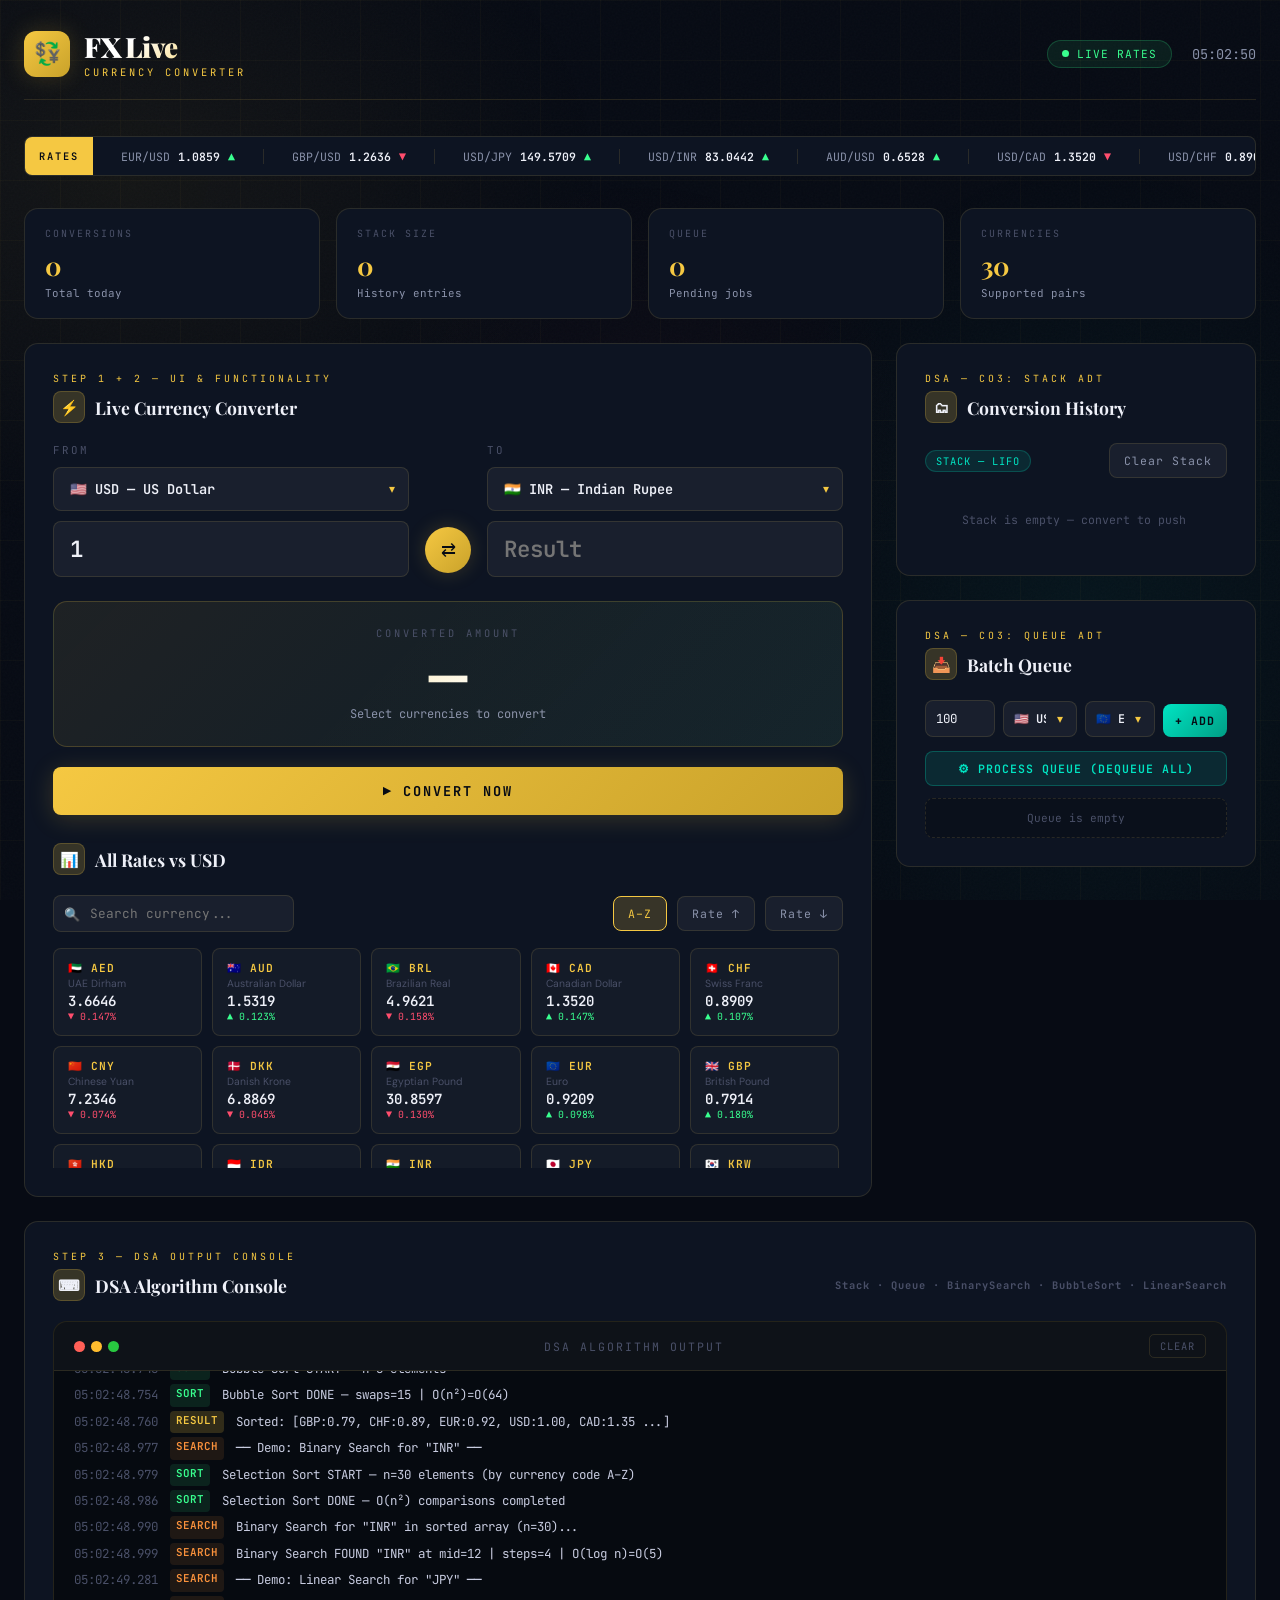
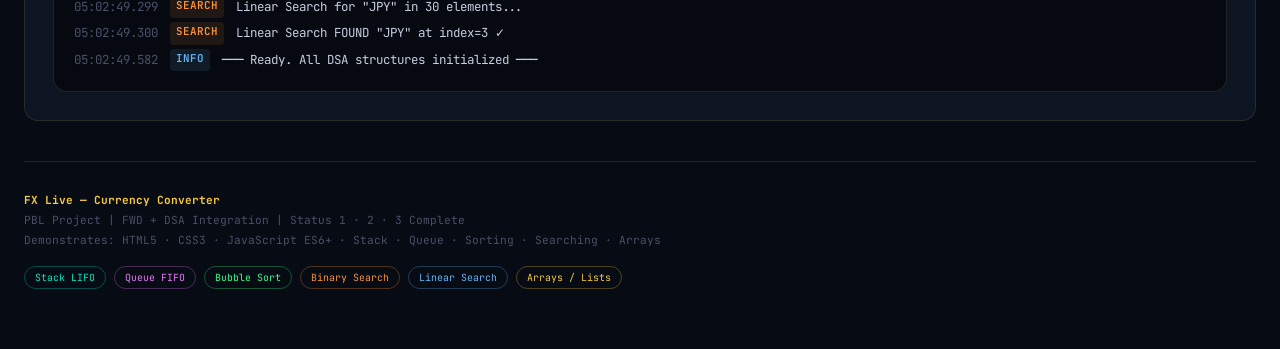
==== currency.html @ c7ccb589 "Create currency.html" ====
<!DOCTYPE html>
<html lang="en">
<head>
  <meta charset="UTF-8" />
  <meta name="viewport" content="width=device-width, initial-scale=1.0"/>
  <meta name="description" content="Live Currency Converter with DSA implementation - Stack, Queue, Sorting, Searching"/>
  <meta name="keywords" content="currency converter, live rates, DSA, stack, queue, sorting, searching"/>
  <title>FX Live — Currency Converter</title>
  <link href="https://fonts.googleapis.com/css2?family=Playfair+Display:wght@400;700;900&family=JetBrains+Mono:wght@300;400;600&family=DM+Sans:wght@300;400;500;600&display=swap" rel="stylesheet"/>
  <style>
    :root {
      --bg-base:      #070b14;
      --bg-card:      #0d1422;
      --bg-glass:     rgba(255,255,255,0.04);
      --border:       rgba(255,215,100,0.12);
      --gold:         #f5c842;
      --gold-dim:     #c9a22a;
      --gold-glow:    rgba(245,200,66,0.18);
      --teal:         #00e5c3;
      --teal-dim:     rgba(0,229,195,0.12);
      --red:          #ff4d6d;
      --green:        #39ff8f;
      --text-primary: #eef0f8;
      --text-secondary:#8a92aa;
      --text-muted:   #4a5068;
      --font-display: 'Playfair Display', serif;
      --font-mono:    'JetBrains Mono', monospace;
      --font-body:    'DM Sans', sans-serif;
      --radius:       14px;
      --radius-sm:    8px;
      --transition:   cubic-bezier(.4,0,.2,1);
    }

    *, *::before, *::after { box-sizing: border-box; margin: 0; padding: 0; }

    html { scroll-behavior: smooth; }

    body {
      font-family: var(--font-body);
      background: var(--bg-base);
      color: var(--text-primary);
      min-height: 100vh;
      overflow-x: hidden;
    }

    /* ─── ANIMATED BACKGROUND ─────────────────────── */
    body::before {
      content:'';
      position:fixed; inset:0; z-index:0;
      background:
        radial-gradient(ellipse 800px 600px at 10% 20%, rgba(245,200,66,0.06) 0%, transparent 60%),
        radial-gradient(ellipse 600px 800px at 85% 70%, rgba(0,229,195,0.05) 0%, transparent 60%),
        radial-gradient(ellipse 400px 400px at 50% 50%, rgba(255,77,109,0.03) 0%, transparent 70%);
      pointer-events:none;
    }

    /* Grid overlay */
    body::after {
      content:'';
      position:fixed; inset:0; z-index:0;
      background-image:
        linear-gradient(rgba(245,200,66,0.03) 1px, transparent 1px),
        linear-gradient(90deg, rgba(245,200,66,0.03) 1px, transparent 1px);
      background-size: 60px 60px;
      pointer-events:none;
    }

    /* ─── NOISE TEXTURE ───────────────────────────── */
    .noise {
      position:fixed; inset:0; z-index:1;
      opacity:.025;
      background-image: url("data:image/svg+xml,%3Csvg viewBox='0 0 512 512' xmlns='http://www.w3.org/2000/svg'%3E%3Cfilter id='noise'%3E%3CfeTurbulence type='fractalNoise' baseFrequency='0.9' numOctaves='4' stitchTiles='stitch'/%3E%3C/filter%3E%3Crect width='100%25' height='100%25' filter='url(%23noise)'/%3E%3C/svg%3E");
      pointer-events:none;
    }

    /* ─── LAYOUT ──────────────────────────────────── */
    .wrapper {
      position:relative; z-index:2;
      max-width:1340px;
      margin:0 auto;
      padding:0 24px 60px;
    }

    /* ─── HEADER ──────────────────────────────────── */
    header {
      display:flex; align-items:center; justify-content:space-between;
      padding:28px 0 20px;
      border-bottom:1px solid var(--border);
      margin-bottom:36px;
    }

    .logo {
      display:flex; align-items:center; gap:14px;
    }

    .logo-icon {
      width:46px; height:46px;
      background: linear-gradient(135deg, var(--gold), var(--gold-dim));
      border-radius:12px;
      display:grid; place-items:center;
      font-size:22px;
      box-shadow: 0 0 24px var(--gold-glow);
    }

    .logo-text {
      font-family: var(--font-display);
      font-size:1.75rem;
      font-weight:900;
      letter-spacing:-.5px;
      background: linear-gradient(135deg, #fff 30%, var(--gold));
      -webkit-background-clip:text; -webkit-text-fill-color:transparent;
    }

    .logo-sub {
      font-family: var(--font-mono);
      font-size:.65rem;
      color: var(--gold);
      letter-spacing:3px;
      text-transform:uppercase;
    }

    .header-right {
      display:flex; align-items:center; gap:20px;
    }

    .live-badge {
      display:flex; align-items:center; gap:8px;
      background: rgba(57,255,143,0.08);
      border:1px solid rgba(57,255,143,0.2);
      border-radius:30px;
      padding:6px 14px;
      font-family: var(--font-mono);
      font-size:.7rem;
      color: var(--green);
      letter-spacing:1px;
    }

    .live-dot {
      width:7px; height:7px;
      background: var(--green);
      border-radius:50%;
      animation: pulse-green 1.8s ease-in-out infinite;
    }

    @keyframes pulse-green {
      0%,100%{ box-shadow:0 0 0 0 rgba(57,255,143,.6); }
      50%{ box-shadow:0 0 0 6px rgba(57,255,143,0); }
    }

    .clock {
      font-family: var(--font-mono);
      font-size:.85rem;
      color: var(--text-secondary);
    }

    /* ─── TICKER TAPE ─────────────────────────────── */
    .ticker-wrap {
      background: var(--bg-card);
      border:1px solid var(--border);
      border-radius:var(--radius-sm);
      overflow:hidden;
      margin-bottom:32px;
      height:40px;
      display:flex; align-items:center;
    }

    .ticker-label {
      background: var(--gold);
      color: var(--bg-base);
      font-family: var(--font-mono);
      font-size:.65rem;
      font-weight:600;
      letter-spacing:2px;
      padding:0 14px;
      height:100%;
      display:flex; align-items:center;
      white-space:nowrap;
      flex-shrink:0;
    }

    .ticker-track {
      display:flex; align-items:center;
      animation: ticker-scroll 30s linear infinite;
      gap:0;
    }

    @keyframes ticker-scroll {
      0%{ transform:translateX(0); }
      100%{ transform:translateX(-50%); }
    }

    .ticker-item {
      font-family: var(--font-mono);
      font-size:.72rem;
      padding:0 28px;
      white-space:nowrap;
      border-right:1px solid var(--border);
      display:flex; align-items:center; gap:8px;
    }

    .ticker-pair { color: var(--text-secondary); }
    .ticker-rate { color: var(--text-primary); font-weight:600; }
    .ticker-up   { color: var(--green); }
    .ticker-dn   { color: var(--red); }

    /* ─── MAIN GRID ───────────────────────────────── */
    .main-grid {
      display:grid;
      grid-template-columns:1fr 360px;
      grid-template-rows:auto auto;
      gap:24px;
    }

    @media(max-width:960px){
      .main-grid{ grid-template-columns:1fr; }
    }

    /* ─── CARD ────────────────────────────────────── */
    .card {
      background: var(--bg-card);
      border:1px solid var(--border);
      border-radius:var(--radius);
      padding:28px;
      position:relative;
      overflow:hidden;
      transition: border-color .3s var(--transition), box-shadow .3s var(--transition);
    }

    .card:hover {
      border-color: rgba(245,200,66,0.25);
      box-shadow:0 0 40px rgba(245,200,66,0.07);
    }

    .card::before {
      content:'';
      position:absolute; top:0; left:0; right:0; height:2px;
      background: linear-gradient(90deg, transparent, var(--gold), transparent);
      opacity:0;
      transition:opacity .3s;
    }

    .card:hover::before { opacity:1; }

    .card-title {
      font-family: var(--font-display);
      font-size:1.1rem;
      font-weight:700;
      color: var(--text-primary);
      margin-bottom:20px;
      display:flex; align-items:center; gap:10px;
    }

    .card-title .icon {
      width:32px; height:32px;
      background: var(--gold-glow);
      border:1px solid rgba(245,200,66,0.2);
      border-radius:8px;
      display:grid; place-items:center;
      font-size:15px;
    }

    /* ─── CONVERTER CARD ──────────────────────────── */
    .converter-card { grid-column:1; }

    .converter-main {
      display:grid;
      grid-template-columns:1fr auto 1fr;
      gap:16px;
      align-items:end;
      margin-bottom:24px;
    }

    @media(max-width:620px){
      .converter-main{ grid-template-columns:1fr; }
      .swap-btn-wrap{ transform:rotate(90deg); }
    }

    .input-group { display:flex; flex-direction:column; gap:10px; }

    .input-label {
      font-family: var(--font-mono);
      font-size:.68rem;
      color: var(--text-muted);
      letter-spacing:2px;
      text-transform:uppercase;
    }

    .select-wrapper {
      position:relative;
    }

    .select-wrapper select {
      width:100%;
      background: rgba(255,255,255,0.05);
      border:1px solid var(--border);
      border-radius:var(--radius-sm);
      color: var(--text-primary);
      font-family: var(--font-mono);
      font-size:.85rem;
      font-weight:600;
      padding:12px 40px 12px 16px;
      appearance:none;
      cursor:pointer;
      transition: border-color .2s, background .2s;
    }

    .select-wrapper select:focus {
      outline:none;
      border-color: var(--gold);
      background: rgba(245,200,66,0.05);
    }

    .select-wrapper::after {
      content:'▾';
      position:absolute; right:14px; top:50%; transform:translateY(-50%);
      color: var(--gold);
      pointer-events:none;
      font-size:12px;
    }

    .amount-input {
      width:100%;
      background: rgba(255,255,255,0.05);
      border:1px solid var(--border);
      border-radius:var(--radius-sm);
      color: var(--text-primary);
      font-family: var(--font-mono);
      font-size:1.4rem;
      font-weight:600;
      padding:12px 16px;
      transition: border-color .2s, background .2s;
    }

    .amount-input:focus {
      outline:none;
      border-color: var(--gold);
      background: rgba(245,200,66,0.05);
      box-shadow:0 0 20px rgba(245,200,66,0.1);
    }

    .swap-btn-wrap {
      display:flex; align-items:center; justify-content:center;
      padding-bottom:4px;
    }

    .swap-btn {
      width:46px; height:46px;
      background: linear-gradient(135deg, var(--gold), var(--gold-dim));
      border:none; border-radius:50%;
      cursor:pointer;
      display:grid; place-items:center;
      font-size:18px;
      color: var(--bg-base);
      transition: transform .4s var(--transition), box-shadow .3s;
      box-shadow: 0 0 20px var(--gold-glow);
    }

    .swap-btn:hover {
      transform:rotate(180deg);
      box-shadow: 0 0 30px rgba(245,200,66,0.4);
    }

    .result-display {
      background: linear-gradient(135deg, rgba(245,200,66,0.08), rgba(0,229,195,0.05));
      border:1px solid rgba(245,200,66,0.2);
      border-radius:var(--radius);
      padding:24px 28px;
      text-align:center;
      margin-bottom:20px;
      position:relative;
      overflow:hidden;
    }

    .result-display::before {
      content:'';
      position:absolute; inset:0;
      background: linear-gradient(135deg, transparent 40%, rgba(245,200,66,0.04));
    }

    .result-label {
      font-family: var(--font-mono);
      font-size:.65rem;
      color: var(--text-muted);
      letter-spacing:3px;
      text-transform:uppercase;
      margin-bottom:8px;
    }

    .result-amount {
      font-family: var(--font-display);
      font-size:3rem;
      font-weight:900;
      background: linear-gradient(135deg, var(--gold), #fff 60%);
      -webkit-background-clip:text; -webkit-text-fill-color:transparent;
      line-height:1;
      transition: all .3s var(--transition);
    }

    .result-rate {
      font-family: var(--font-mono);
      font-size:.75rem;
      color: var(--text-secondary);
      margin-top:10px;
    }

    .result-rate span { color: var(--teal); }

    .convert-btn {
      width:100%;
      background: linear-gradient(135deg, var(--gold), var(--gold-dim));
      border:none;
      border-radius:var(--radius-sm);
      color: var(--bg-base);
      font-family: var(--font-mono);
      font-size:.85rem;
      font-weight:700;
      letter-spacing:2px;
      padding:15px;
      cursor:pointer;
      text-transform:uppercase;
      transition: transform .2s, box-shadow .3s;
      box-shadow: 0 4px 24px var(--gold-glow);
    }

    .convert-btn:hover {
      transform:translateY(-2px);
      box-shadow: 0 8px 32px rgba(245,200,66,0.35);
    }

    .convert-btn:active { transform:translateY(0); }

    /* ─── RATES TABLE ─────────────────────────────── */
    .rates-section { margin-top:28px; }

    .rates-controls {
      display:flex; gap:10px; margin-bottom:16px;
      flex-wrap:wrap; align-items:center;
    }

    .search-box {
      flex:1; min-width:180px;
      background: rgba(255,255,255,0.05);
      border:1px solid var(--border);
      border-radius:var(--radius-sm);
      color: var(--text-primary);
      font-family: var(--font-mono);
      font-size:.8rem;
      padding:9px 14px 9px 36px;
      transition: border-color .2s;
      position:relative;
    }

    .search-box:focus { outline:none; border-color: var(--gold); }

    .search-wrap { position:relative; flex:1; min-width:180px; }

    .search-icon {
      position:absolute; left:11px; top:50%; transform:translateY(-50%);
      color: var(--text-muted); font-size:13px; pointer-events:none;
    }

    .sort-btn {
      background: rgba(255,255,255,0.05);
      border:1px solid var(--border);
      border-radius:var(--radius-sm);
      color: var(--text-secondary);
      font-family: var(--font-mono);
      font-size:.72rem;
      padding:9px 14px;
      cursor:pointer;
      letter-spacing:1px;
      transition: all .2s;
    }

    .sort-btn:hover, .sort-btn.active {
      border-color: var(--gold);
      color: var(--gold);
      background: var(--gold-glow);
    }

    .rates-grid {
      display:grid;
      grid-template-columns:repeat(auto-fill, minmax(140px, 1fr));
      gap:10px;
      max-height:220px;
      overflow-y:auto;
      padding-right:4px;
    }

    .rates-grid::-webkit-scrollbar { width:4px; }
    .rates-grid::-webkit-scrollbar-track { background:transparent; }
    .rates-grid::-webkit-scrollbar-thumb { background: var(--border); border-radius:4px; }

    .rate-chip {
      background: rgba(255,255,255,0.03);
      border:1px solid var(--border);
      border-radius:var(--radius-sm);
      padding:12px 14px;
      transition: all .25s var(--transition);
      cursor:pointer;
    }

    .rate-chip:hover {
      border-color: rgba(245,200,66,0.3);
      background: var(--gold-glow);
      transform:translateY(-2px);
    }

    .rate-chip-code {
      font-family: var(--font-mono);
      font-size:.7rem;
      color: var(--gold);
      font-weight:600;
      letter-spacing:1px;
    }

    .rate-chip-name {
      font-size:.65rem;
      color: var(--text-muted);
      margin:2px 0;
      white-space:nowrap;
      overflow:hidden;
      text-overflow:ellipsis;
    }

    .rate-chip-val {
      font-family: var(--font-mono);
      font-size:.88rem;
      font-weight:600;
      color: var(--text-primary);
    }

    .rate-change {
      font-family: var(--font-mono);
      font-size:.62rem;
    }

    .up { color: var(--green); }
    .dn { color: var(--red); }

    /* ─── RIGHT PANEL ─────────────────────────────── */
    .right-panel {
      grid-column:2;
      display:flex; flex-direction:column; gap:24px;
    }

    @media(max-width:960px){ .right-panel{ grid-column:1; } }

    /* ─── HISTORY STACK ───────────────────────────── */
    .history-list {
      display:flex; flex-direction:column; gap:8px;
      max-height:280px;
      overflow-y:auto;
      padding-right:4px;
    }

    .history-list::-webkit-scrollbar { width:3px; }
    .history-list::-webkit-scrollbar-thumb { background:var(--border); border-radius:4px; }

    .hist-item {
      background: rgba(255,255,255,0.03);
      border:1px solid var(--border);
      border-radius:var(--radius-sm);
      padding:10px 14px;
      display:flex; justify-content:space-between; align-items:center;
      transition: all .2s;
      animation: slideIn .3s var(--transition);
    }

    @keyframes slideIn {
      from{ opacity:0; transform:translateX(-12px); }
      to  { opacity:1; transform:translateX(0); }
    }

    .hist-item:hover {
      border-color:rgba(245,200,66,0.2);
      background:var(--gold-glow);
    }

    .hist-left { display:flex; flex-direction:column; gap:2px; }

    .hist-pair {
      font-family: var(--font-mono);
      font-size:.7rem;
      color: var(--gold);
      font-weight:600;
      letter-spacing:1px;
    }

    .hist-amount {
      font-family: var(--font-mono);
      font-size:.82rem;
      color: var(--text-primary);
    }

    .hist-time {
      font-family: var(--font-mono);
      font-size:.62rem;
      color: var(--text-muted);
    }

    .hist-actions { display:flex; gap:6px; }

    .hist-btn {
      width:26px; height:26px;
      background: rgba(255,255,255,0.05);
      border:1px solid var(--border);
      border-radius:6px;
      cursor:pointer;
      display:grid; place-items:center;
      font-size:11px;
      color: var(--text-secondary);
      transition:all .2s;
    }

    .hist-btn:hover { border-color:var(--red); color:var(--red); }

    .stack-info {
      display:flex; align-items:center; justify-content:space-between;
      margin-bottom:14px;
    }

    .stack-badge {
      font-family:var(--font-mono);
      font-size:.65rem;
      background: rgba(0,229,195,0.1);
      border:1px solid rgba(0,229,195,0.2);
      color: var(--teal);
      padding:3px 10px;
      border-radius:20px;
      letter-spacing:1px;
    }

    /* ─── QUEUE SECTION ───────────────────────────── */
    .queue-input-row {
      display:grid;
      grid-template-columns:70px 1fr 70px auto;
      gap:8px;
      margin-bottom:14px;
      align-items:end;
    }

    .q-input {
      background:rgba(255,255,255,0.05);
      border:1px solid var(--border);
      border-radius:var(--radius-sm);
      color:var(--text-primary);
      font-family:var(--font-mono);
      font-size:.78rem;
      padding:9px 10px;
      transition:border-color .2s;
    }

    .q-input:focus { outline:none; border-color:var(--gold); }

    .q-add-btn {
      background:linear-gradient(135deg,var(--teal), #009e85);
      border:none;
      border-radius:var(--radius-sm);
      color:var(--bg-base);
      font-family:var(--font-mono);
      font-size:.72rem;
      font-weight:700;
      padding:9px 12px;
      cursor:pointer;
      letter-spacing:1px;
      transition:transform .2s, box-shadow .3s;
      white-space:nowrap;
    }

    .q-add-btn:hover { transform:translateY(-2px); box-shadow:0 6px 20px var(--teal-dim); }

    .q-process-btn {
      width:100%;
      background:rgba(0,229,195,0.1);
      border:1px solid rgba(0,229,195,0.25);
      border-radius:var(--radius-sm);
      color:var(--teal);
      font-family:var(--font-mono);
      font-size:.72rem;
      font-weight:600;
      padding:9px;
      cursor:pointer;
      letter-spacing:1px;
      transition:all .2s;
      text-transform:uppercase;
      margin-bottom:12px;
    }

    .q-process-btn:hover { background:rgba(0,229,195,0.2); }

    .queue-visual {
      display:flex; gap:6px; flex-wrap:wrap; min-height:40px;
      padding:10px;
      background:rgba(0,0,0,0.2);
      border:1px dashed var(--border);
      border-radius:var(--radius-sm);
      align-items:center;
    }

    .q-chip {
      background: var(--teal-dim);
      border:1px solid rgba(0,229,195,0.3);
      border-radius:6px;
      padding:4px 10px;
      font-family:var(--font-mono);
      font-size:.68rem;
      color:var(--teal);
      font-weight:600;
      animation:popIn .2s var(--transition);
      position:relative;
    }

    @keyframes popIn {
      from{ opacity:0; transform:scale(.8); }
      to  { opacity:1; transform:scale(1); }
    }

    .q-chip.processing {
      animation: processing .6s ease-in-out;
    }

    @keyframes processing {
      0%  { background:rgba(245,200,66,0.2); border-color:var(--gold); }
      100%{ opacity:0; transform:scale(.8); }
    }

    .q-empty {
      font-family:var(--font-mono);
      font-size:.7rem;
      color:var(--text-muted);
      width:100%;
      text-align:center;
    }

    /* ─── DSA CONSOLE ─────────────────────────────── */
    .dsa-section {
      grid-column:1 / -1;
    }

    .console-wrap {
      background: #060a10;
      border:1px solid var(--border);
      border-radius:var(--radius);
      overflow:hidden;
    }

    .console-header {
      background: rgba(255,255,255,0.03);
      border-bottom:1px solid var(--border);
      padding:12px 20px;
      display:flex; align-items:center; justify-content:space-between;
    }

    .console-dots { display:flex; gap:6px; }

    .console-dot {
      width:11px; height:11px;
      border-radius:50%;
    }

    .console-dot:nth-child(1){ background:#ff5f57; }
    .console-dot:nth-child(2){ background:#febc2e; }
    .console-dot:nth-child(3){ background:#28c840; }

    .console-title {
      font-family:var(--font-mono);
      font-size:.72rem;
      color:var(--text-muted);
      letter-spacing:2px;
    }

    .console-clear {
      background:none; border:1px solid var(--border);
      border-radius:5px;
      color:var(--text-muted);
      font-family:var(--font-mono);
      font-size:.65rem;
      padding:4px 10px;
      cursor:pointer;
      letter-spacing:1px;
      transition:all .2s;
    }

    .console-clear:hover { border-color:var(--red); color:var(--red); }

    .console-body {
      padding:18px 20px;
      font-family:var(--font-mono);
      font-size:.78rem;
      line-height:1.8;
      max-height:320px;
      overflow-y:auto;
      color:#c8cce0;
    }

    .console-body::-webkit-scrollbar { width:4px; }
    .console-body::-webkit-scrollbar-thumb { background:var(--border); border-radius:4px; }

    .log-line { display:flex; gap:12px; padding:2px 0; }
    .log-time { color:var(--text-muted); flex-shrink:0; }
    .log-tag  { flex-shrink:0; font-weight:600; padding:0 6px; border-radius:4px; font-size:.68rem; }

    .tag-info  { color:#64b5f6; background:rgba(100,181,246,0.1); }
    .tag-dsa   { color:var(--gold); background:var(--gold-glow); }
    .tag-stack { color:var(--teal); background:var(--teal-dim); }
    .tag-queue { color:#e879f9; background:rgba(232,121,249,0.1); }
    .tag-sort  { color:var(--green); background:rgba(57,255,143,0.1); }
    .tag-search{ color:#fb923c; background:rgba(251,146,60,0.1); }
    .tag-result{ color:var(--gold); background:var(--gold-glow); }

    .log-msg { color:#c8cce0; }
    .log-val  { color:var(--green); }

    /* ─── STATS BAR ───────────────────────────────── */
    .stats-bar {
      display:grid;
      grid-template-columns:repeat(4,1fr);
      gap:16px;
      margin-bottom:24px;
    }

    @media(max-width:640px){ .stats-bar{ grid-template-columns:repeat(2,1fr); } }

    .stat-card {
      background:var(--bg-card);
      border:1px solid var(--border);
      border-radius:var(--radius);
      padding:18px 20px;
      transition:all .25s;
    }

    .stat-card:hover {
      border-color:rgba(245,200,66,0.25);
      transform:translateY(-2px);
    }

    .stat-label {
      font-family:var(--font-mono);
      font-size:.62rem;
      color:var(--text-muted);
      letter-spacing:2px;
      text-transform:uppercase;
      margin-bottom:8px;
    }

    .stat-val {
      font-family:var(--font-display);
      font-size:1.6rem;
      font-weight:700;
      color:var(--gold);
    }

    .stat-sub {
      font-family:var(--font-mono);
      font-size:.68rem;
      color:var(--text-secondary);
      margin-top:4px;
    }

    /* ─── FOOTER ──────────────────────────────────── */
    footer {
      border-top:1px solid var(--border);
      margin-top:40px;
      padding-top:28px;
      display:flex; justify-content:space-between; align-items:center;
      flex-wrap:wrap; gap:16px;
    }

    .footer-text {
      font-family:var(--font-mono);
      font-size:.7rem;
      color:var(--text-muted);
      line-height:1.8;
    }

    .footer-text strong { color:var(--gold); }

    .dsa-tags { display:flex; gap:8px; flex-wrap:wrap; }

    .dsa-tag {
      font-family:var(--font-mono);
      font-size:.62rem;
      padding:4px 10px;
      border-radius:20px;
      border:1px solid;
    }

    /* ─── TOAST ───────────────────────────────────── */
    .toast-container {
      position:fixed; bottom:28px; right:28px;
      display:flex; flex-direction:column; gap:10px;
      z-index:1000;
    }

    .toast {
      background:var(--bg-card);
      border:1px solid var(--border);
      border-left:3px solid var(--gold);
      border-radius:var(--radius-sm);
      padding:12px 18px;
      font-family:var(--font-mono);
      font-size:.76rem;
      color:var(--text-primary);
      box-shadow:0 8px 32px rgba(0,0,0,0.4);
      animation:toastIn .3s var(--transition);
      min-width:240px;
    }

    @keyframes toastIn {
      from{ opacity:0; transform:translateX(40px); }
      to  { opacity:1; transform:translateX(0); }
    }

    /* ─── LOADING SHIMMER ─────────────────────────── */
    .shimmer {
      background: linear-gradient(90deg,
        rgba(255,255,255,0.03) 25%,
        rgba(255,255,255,0.07) 50%,
        rgba(255,255,255,0.03) 75%);
      background-size:200% 100%;
      animation:shimmer 1.5s infinite;
    }

    @keyframes shimmer {
      0%{ background-position:200% 0; }
      100%{ background-position:-200% 0; }
    }

    /* section label */
    .section-eyebrow {
      font-family:var(--font-mono);
      font-size:.62rem;
      color:var(--gold);
      letter-spacing:3px;
      text-transform:uppercase;
      margin-bottom:6px;
    }

    /* Pulse animation for result */
    @keyframes resultPulse {
      0%  { text-shadow:0 0 0 var(--gold); }
      50% { text-shadow:0 0 30px rgba(245,200,66,0.6); }
      100%{ text-shadow:0 0 0 var(--gold); }
    }

    .result-pulse {
      animation: resultPulse .6s var(--transition);
    }

    /* Scrollbar global */
    * { scrollbar-width:thin; scrollbar-color:var(--border) transparent; }
  </style>
</head>
<body>

<div class="noise"></div>
<div class="toast-container" id="toastContainer"></div>

<div class="wrapper">

  <!-- ─── HEADER ─────────────────────────────────── -->
  <header>
    <div class="logo">
      <div class="logo-icon">💱</div>
      <div>
        <div class="logo-text">FX Live</div>
        <div class="logo-sub">Currency Converter</div>
      </div>
    </div>
    <div class="header-right">
      <div class="live-badge">
        <div class="live-dot"></div>
        LIVE RATES
      </div>
      <div class="clock" id="clock">--:--:--</div>
    </div>
  </header>

  <!-- ─── TICKER ─────────────────────────────────── -->
  <div class="ticker-wrap">
    <div class="ticker-label">RATES</div>
    <div style="overflow:hidden;flex:1;">
      <div class="ticker-track" id="tickerTrack">
        <!-- populated by JS -->
      </div>
    </div>
  </div>

  <!-- ─── STATS BAR ─────────────────────────────── -->
  <div class="stats-bar">
    <div class="stat-card">
      <div class="stat-label">Conversions</div>
      <div class="stat-val" id="stat-total">0</div>
      <div class="stat-sub">Total today</div>
    </div>
    <div class="stat-card">
      <div class="stat-label">Stack Size</div>
      <div class="stat-val" id="stat-stack">0</div>
      <div class="stat-sub">History entries</div>
    </div>
    <div class="stat-card">
      <div class="stat-label">Queue</div>
      <div class="stat-val" id="stat-queue">0</div>
      <div class="stat-sub">Pending jobs</div>
    </div>
    <div class="stat-card">
      <div class="stat-label">Currencies</div>
      <div class="stat-val" id="stat-currencies">30</div>
      <div class="stat-sub">Supported pairs</div>
    </div>
  </div>

  <!-- ─── MAIN GRID ──────────────────────────────── -->
  <div class="main-grid">

    <!-- LEFT: CONVERTER + RATES -->
    <div class="converter-card card">
      <div class="section-eyebrow">Step 1 + 2 — UI & Functionality</div>
      <div class="card-title">
        <div class="icon">⚡</div>
        Live Currency Converter
      </div>

      <div class="converter-main">
        <div class="input-group">
          <div class="input-label">FROM</div>
          <div class="select-wrapper">
            <select id="fromCurrency"></select>
          </div>
          <input type="number" class="amount-input" id="amountInput"
            value="1" min="0" step="any" placeholder="Amount"/>
        </div>

        <div class="swap-btn-wrap">
          <button class="swap-btn" id="swapBtn" title="Swap currencies">⇄</button>
        </div>

        <div class="input-group">
          <div class="input-label">TO</div>
          <div class="select-wrapper">
            <select id="toCurrency"></select>
          </div>
          <input type="number" class="amount-input" id="resultInput"
            readonly placeholder="Result"/>
        </div>
      </div>

      <div class="result-display" id="resultDisplay">
        <div class="result-label">Converted Amount</div>
        <div class="result-amount" id="resultAmount">—</div>
        <div class="result-rate" id="resultRate">Select currencies to convert</div>
      </div>

      <button class="convert-btn" id="convertBtn">▶ Convert Now</button>

      <!-- RATES TABLE -->
      <div class="rates-section">
        <div class="card-title" style="margin-top:20px;">
          <div class="icon">📊</div>
          All Rates vs USD
        </div>

        <div class="rates-controls">
          <div class="search-wrap">
            <span class="search-icon">🔍</span>
            <input class="search-box" type="text" id="rateSearch"
              placeholder="Search currency..." />
          </div>
          <button class="sort-btn active" id="sortName" data-sort="name">A–Z</button>
          <button class="sort-btn" id="sortRate" data-sort="rate">Rate ↑</button>
          <button class="sort-btn" id="sortRateDsc" data-sort="rateDsc">Rate ↓</button>
        </div>

        <div class="rates-grid" id="ratesGrid">
          <!-- populated by JS -->
        </div>
      </div>
    </div>

    <!-- RIGHT PANEL -->
    <div class="right-panel">

      <!-- STACK: HISTORY -->
      <div class="card">
        <div class="section-eyebrow">DSA — CO3: Stack ADT</div>
        <div class="card-title">
          <div class="icon">🗂</div>
          Conversion History
        </div>
        <div class="stack-info">
          <span class="stack-badge">STACK — LIFO</span>
          <button class="sort-btn" id="clearHistory">Clear Stack</button>
        </div>
        <div class="history-list" id="historyList">
          <p style="font-family:var(--font-mono);font-size:.72rem;color:var(--text-muted);text-align:center;padding:20px 0;">
            Stack is empty — convert to push
          </p>
        </div>
      </div>

      <!-- QUEUE: BATCH CONVERSION -->
      <div class="card">
        <div class="section-eyebrow">DSA — CO3: Queue ADT</div>
        <div class="card-title">
          <div class="icon">📥</div>
          Batch Queue
        </div>
        <div class="queue-input-row">
          <input class="q-input" type="number" id="qAmt" placeholder="Amt" value="100"/>
          <div class="select-wrapper" style="flex:1;">
            <select id="qFrom" style="width:100%;background:rgba(255,255,255,0.05);border:1px solid var(--border);border-radius:var(--radius-sm);color:var(--text-primary);font-family:var(--font-mono);font-size:.75rem;padding:9px 30px 9px 10px;appearance:none;cursor:pointer;"></select>
          </div>
          <div class="select-wrapper" style="flex:1;">
            <select id="qTo" style="width:100%;background:rgba(255,255,255,0.05);border:1px solid var(--border);border-radius:var(--radius-sm);color:var(--text-primary);font-family:var(--font-mono);font-size:.75rem;padding:9px 30px 9px 10px;appearance:none;cursor:pointer;"></select>
          </div>
          <button class="q-add-btn" id="qAddBtn">+ ADD</button>
        </div>
        <button class="q-process-btn" id="qProcessBtn">⚙ Process Queue (Dequeue All)</button>
        <div class="queue-visual" id="queueVisual">
          <span class="q-empty">Queue is empty</span>
        </div>
      </div>

    </div>

    <!-- BOTTOM: DSA CONSOLE (full width) -->
    <div class="dsa-section card">
      <div class="section-eyebrow">Step 3 — DSA Output Console</div>
      <div class="card-title">
        <div class="icon">⌨</div>
        DSA Algorithm Console
        <span style="font-family:var(--font-mono);font-size:.65rem;color:var(--text-muted);margin-left:auto;letter-spacing:1px;">
          Stack · Queue · BinarySearch · BubbleSort · LinearSearch
        </span>
      </div>
      <div class="console-wrap">
        <div class="console-header">
          <div class="console-dots">
            <div class="console-dot"></div>
            <div class="console-dot"></div>
            <div class="console-dot"></div>
          </div>
          <div class="console-title">DSA ALGORITHM OUTPUT</div>
          <button class="console-clear" id="consoleClear">CLEAR</button>
        </div>
        <div class="console-body" id="consoleBody"></div>
      </div>
    </div>

  </div><!-- end main-grid -->

  <!-- ─── FOOTER ──────────────────────────────────── -->
  <footer>
    <div class="footer-text">
      <strong>FX Live — Currency Converter</strong><br/>
      PBL Project | FWD + DSA Integration | Status 1 · 2 · 3 Complete<br/>
      <span style="color:var(--text-muted);">Demonstrates: HTML5 · CSS3 · JavaScript ES6+ · Stack · Queue · Sorting · Searching · Arrays</span>
    </div>
    <div class="dsa-tags">
      <span class="dsa-tag" style="color:var(--teal);border-color:rgba(0,229,195,0.3);">Stack LIFO</span>
      <span class="dsa-tag" style="color:#e879f9;border-color:rgba(232,121,249,0.3);">Queue FIFO</span>
      <span class="dsa-tag" style="color:var(--green);border-color:rgba(57,255,143,0.3);">Bubble Sort</span>
      <span class="dsa-tag" style="color:#fb923c;border-color:rgba(251,146,60,0.3);">Binary Search</span>
      <span class="dsa-tag" style="color:#64b5f6;border-color:rgba(100,181,246,0.3);">Linear Search</span>
      <span class="dsa-tag" style="color:var(--gold);border-color:rgba(245,200,66,0.3);">Arrays / Lists</span>
    </div>
  </footer>

</div><!-- end wrapper -->

<script>
/* =====================================================
   FX LIVE — Currency Converter
   Full DSA Implementation:
   - Arrays/Lists     (CO1, CO2)
   - Stack (LIFO)     (CO3)
   - Queue (FIFO)     (CO3)
   - Bubble Sort      (CO1)
   - Binary Search    (CO1)
   - Linear Search    (CO1)
   - Hash Map (rates) (CO4)
   ===================================================== */

// ═══════════════════════════════════════════════════
// DATA — Currency Array (Array/List concept - CO2)
// ═══════════════════════════════════════════════════
const CURRENCIES = [
  { code:'USD', name:'US Dollar',         symbol:'$',  flag:'🇺🇸' },
  { code:'EUR', name:'Euro',              symbol:'€',  flag:'🇪🇺' },
  { code:'GBP', name:'British Pound',     symbol:'£',  flag:'🇬🇧' },
  { code:'JPY', name:'Japanese Yen',      symbol:'¥',  flag:'🇯🇵' },
  { code:'INR', name:'Indian Rupee',      symbol:'₹',  flag:'🇮🇳' },
  { code:'AUD', name:'Australian Dollar', symbol:'A$', flag:'🇦🇺' },
  { code:'CAD', name:'Canadian Dollar',   symbol:'C$', flag:'🇨🇦' },
  { code:'CHF', name:'Swiss Franc',       symbol:'₣',  flag:'🇨🇭' },
  { code:'CNY', name:'Chinese Yuan',      symbol:'¥',  flag:'🇨🇳' },
  { code:'HKD', name:'Hong Kong Dollar',  symbol:'HK$',flag:'🇭🇰' },
  { code:'SGD', name:'Singapore Dollar',  symbol:'S$', flag:'🇸🇬' },
  { code:'NZD', name:'New Zealand Dollar',symbol:'NZ$',flag:'🇳🇿' },
  { code:'SEK', name:'Swedish Krona',     symbol:'kr', flag:'🇸🇪' },
  { code:'NOK', name:'Norwegian Krone',   symbol:'kr', flag:'🇳🇴' },
  { code:'MXN', name:'Mexican Peso',      symbol:'$',  flag:'🇲🇽' },
  { code:'BRL', name:'Brazilian Real',    symbol:'R$', flag:'🇧🇷' },
  { code:'ZAR', name:'South African Rand',symbol:'R',  flag:'🇿🇦' },
  { code:'TRY', name:'Turkish Lira',      symbol:'₺',  flag:'🇹🇷' },
  { code:'RUB', name:'Russian Ruble',     symbol:'₽',  flag:'🇷🇺' },
  { code:'KRW', name:'South Korean Won',  symbol:'₩',  flag:'🇰🇷' },
  { code:'AED', name:'UAE Dirham',        symbol:'د.إ',flag:'🇦🇪' },
  { code:'SAR', name:'Saudi Riyal',       symbol:'﷼',  flag:'🇸🇦' },
  { code:'THB', name:'Thai Baht',         symbol:'฿',  flag:'🇹🇭' },
  { code:'IDR', name:'Indonesian Rupiah', symbol:'Rp', flag:'🇮🇩' },
  { code:'MYR', name:'Malaysian Ringgit', symbol:'RM', flag:'🇲🇾' },
  { code:'PHP', name:'Philippine Peso',   symbol:'₱',  flag:'🇵🇭' },
  { code:'PKR', name:'Pakistani Rupee',   symbol:'₨',  flag:'🇵🇰' },
  { code:'EGP', name:'Egyptian Pound',    symbol:'£',  flag:'🇪🇬' },
  { code:'NGN', name:'Nigerian Naira',    symbol:'₦',  flag:'🇳🇬' },
  { code:'DKK', name:'Danish Krone',      symbol:'kr', flag:'🇩🇰' },
];

// ═══════════════════════════════════════════════════
// HASH MAP — Exchange Rates (CO4: Hash-based DSA)
// Base rates relative to USD
// ═══════════════════════════════════════════════════
const BASE_RATES = {
  USD:1,       EUR:0.92,    GBP:0.79,    JPY:149.5,   INR:83.12,
  AUD:1.53,    CAD:1.35,    CHF:0.89,    CNY:7.24,    HKD:7.82,
  SGD:1.34,    NZD:1.63,    SEK:10.41,   NOK:10.58,   MXN:17.15,
  BRL:4.97,    ZAR:18.63,   TRY:30.47,   RUB:89.5,    KRW:1325,
  AED:3.67,    SAR:3.75,    THB:35.1,    IDR:15590,   MYR:4.72,
  PHP:55.6,    PKR:279,     EGP:30.9,    NGN:1550,    DKK:6.89,
};

// Live rates will fluctuate from base
let LIVE_RATES = { ...BASE_RATES };

// ═══════════════════════════════════════════════════
// ██  STACK  — Conversion History (CO3: Stack LIFO)
// ═══════════════════════════════════════════════════
class ConversionStack {
  constructor(maxSize = 20) {
    this.data  = [];           // Underlying array
    this.maxSize = maxSize;
    this.top   = -1;
  }
  push(item) {
    if (this.isFull()) {
      // Remove bottom item (oldest) to make room
      this.data.shift();
      this.top--;
      console.log(`%c[STACK] Max size reached — shifted bottom element`, 'color:#f5c842');
    }
    this.data.push(item);
    this.top++;
    logConsole('stack', `PUSH → ${item.from}→${item.to} | ${item.amount} = ${item.result.toFixed(4)} | top=${this.top}`);
    return this;
  }
  pop() {
    if (this.isEmpty()) {
      logConsole('stack', 'POP → Stack is EMPTY (underflow)');
      return null;
    }
    const item = this.data.pop();
    this.top--;
    logConsole('stack', `POP  ← ${item.from}→${item.to} | top=${this.top}`);
    return item;
  }
  peek() {
    return this.isEmpty() ? null : this.data[this.top];
  }
  isEmpty() { return this.top === -1; }
  isFull()  { return this.data.length >= this.maxSize; }
  size()    { return this.data.length; }
  // Traverse stack — CO2
  traverse() {
    logConsole('dsa', `Stack traverse: [${this.data.map(i => `${i.from}→${i.to}`).join(', ')}]`);
    return [...this.data].reverse();
  }
}

// ═══════════════════════════════════════════════════
// ██  QUEUE  — Batch Conversion Jobs (CO3: Queue FIFO)
// ═══════════════════════════════════════════════════
class ConversionQueue {
  constructor() {
    this.items = [];   // Array-based queue
    this.front = 0;
    this.rear  = -1;
    this.size_ = 0;
  }
  enqueue(job) {
    this.items.push(job);
    this.rear++;
    this.size_++;
    logConsole('queue', `ENQUEUE → Job #${this.size_}: ${job.amount} ${job.from}→${job.to} | rear=${this.rear}`);
  }
  dequeue() {
    if (this.isEmpty()) {
      logConsole('queue', 'DEQUEUE → Queue is EMPTY (underflow)');
      return null;
    }
    const job = this.items[this.front];
    this.front++;
    this.size_--;
    logConsole('queue', `DEQUEUE ← Processing: ${job.amount} ${job.from}→${job.to} | front=${this.front}`);
    return job;
  }
  peek()    { return this.isEmpty() ? null : this.items[this.front]; }
  isEmpty() { return this.size_ === 0; }
  size()    { return this.size_; }
  items_()  { return this.items.slice(this.front); }
}

// ═══════════════════════════════════════════════════
// ██  SORTING ALGORITHMS  (CO1)
// ═══════════════════════════════════════════════════

// Bubble Sort — sort array of {code, rate} by rate ascending
function bubbleSort(arr) {
  const a = [...arr];
  const n = a.length;
  let swaps = 0;
  logConsole('sort', `Bubble Sort START — n=${n} elements`);
  for (let i = 0; i < n - 1; i++) {
    for (let j = 0; j < n - i - 1; j++) {
      if (a[j].rate > a[j + 1].rate) {
        [a[j], a[j + 1]] = [a[j + 1], a[j]];
        swaps++;
      }
    }
  }
  logConsole('sort', `Bubble Sort DONE  — swaps=${swaps} | O(n²)=O(${n*n})`);
  logConsole('result', `Sorted: [${a.slice(0,5).map(x=>`${x.code}:${x.rate.toFixed(2)}`).join(', ')} ...]`);
  return a;
}

// Selection Sort — by code alphabetically
function selectionSort(arr) {
  const a = [...arr];
  const n = a.length;
  logConsole('sort', `Selection Sort START — n=${n} elements (by currency code A–Z)`);
  for (let i = 0; i < n - 1; i++) {
    let minIdx = i;
    for (let j = i + 1; j < n; j++) {
      if (a[j].code < a[minIdx].code) minIdx = j;
    }
    if (minIdx !== i) [a[i], a[minIdx]] = [a[minIdx], a[i]];
  }
  logConsole('sort', `Selection Sort DONE — O(n²) comparisons completed`);
  return a;
}

// Merge Sort — by rate descending
function mergeSort(arr) {
  if (arr.length <= 1) return arr;
  const mid  = Math.floor(arr.length / 2);
  const left  = mergeSort(arr.slice(0, mid));
  const right = mergeSort(arr.slice(mid));
  return merge(left, right);
}
function merge(l, r) {
  const res = [];
  let i = 0, j = 0;
  while (i < l.length && j < r.length) {
    res.push(l[i].rate >= r[j].rate ? l[i++] : r[j++]);
  }
  return [...res, ...l.slice(i), ...r.slice(j)];
}

// ═══════════════════════════════════════════════════
// ██  SEARCHING ALGORITHMS  (CO1)
// ═══════════════════════════════════════════════════

// Linear Search — find currency by code in unsorted array
function linearSearch(arr, code) {
  logConsole('search', `Linear Search for "${code}" in ${arr.length} elements...`);
  for (let i = 0; i < arr.length; i++) {
    if (arr[i].code === code) {
      logConsole('search', `Linear Search FOUND "${code}" at index=${i} ✓`);
      return i;
    }
  }
  logConsole('search', `Linear Search: "${code}" NOT FOUND`);
  return -1;
}

// Binary Search — requires sorted array by code
function binarySearch(sortedArr, code) {
  let lo = 0, hi = sortedArr.length - 1;
  let steps = 0;
  logConsole('search', `Binary Search for "${code}" in sorted array (n=${sortedArr.length})...`);
  while (lo <= hi) {
    steps++;
    const mid = Math.floor((lo + hi) / 2);
    const cmp = sortedArr[mid].code.localeCompare(code);
    if (cmp === 0) {
      logConsole('search', `Binary Search FOUND "${code}" at mid=${mid} | steps=${steps} | O(log n)=O(${Math.ceil(Math.log2(sortedArr.length))})`);
      return mid;
    } else if (cmp < 0) { lo = mid + 1; }
    else { hi = mid - 1; }
  }
  logConsole('search', `Binary Search: "${code}" NOT FOUND | steps=${steps}`);
  return -1;
}

// ═══════════════════════════════════════════════════
// APP STATE
// ═══════════════════════════════════════════════════
const historyStack = new ConversionStack(20);
const batchQueue   = new ConversionQueue();
let totalConversions = 0;
let currentSortMode  = 'name';
let searchQuery      = '';

// ═══════════════════════════════════════════════════
// CONSOLE LOGGER — displays output in UI console
// ═══════════════════════════════════════════════════
function logConsole(type, message) {
  const body = document.getElementById('consoleBody');
  if (!body) return;

  // Also log to browser console
  const prefix = `[${type.toUpperCase()}]`;
  console.log(`%c${prefix}%c ${message}`,
    'color:#f5c842;font-weight:bold;font-family:monospace',
    'color:#c8cce0;font-family:monospace'
  );

  const now  = new Date();
  const time = `${String(now.getHours()).padStart(2,'0')}:${String(now.getMinutes()).padStart(2,'0')}:${String(now.getSeconds()).padStart(2,'0')}.${String(now.getMilliseconds()).padStart(3,'0')}`;

  const tagMap = {
    info:'tag-info', dsa:'tag-dsa', stack:'tag-stack',
    queue:'tag-queue', sort:'tag-sort', search:'tag-search', result:'tag-result'
  };

  const line = document.createElement('div');
  line.className = 'log-line';
  line.innerHTML = `
    <span class="log-time">${time}</span>
    <span class="log-tag ${tagMap[type] || 'tag-info'}">${type.toUpperCase()}</span>
    <span class="log-msg">${message}</span>
  `;
  body.appendChild(line);
  body.scrollTop = body.scrollHeight;
}

// ═══════════════════════════════════════════════════
// POPULATE SELECTS
// ═══════════════════════════════════════════════════
function populateSelects() {
  const selects = ['fromCurrency','toCurrency','qFrom','qTo'];
  selects.forEach(id => {
    const el = document.getElementById(id);
    el.innerHTML = CURRENCIES.map(c =>
      `<option value="${c.code}">${c.flag} ${c.code} — ${c.name}</option>`
    ).join('');
  });
  document.getElementById('fromCurrency').value = 'USD';
  document.getElementById('toCurrency').value   = 'INR';
  document.getElementById('qFrom').value        = 'USD';
  document.getElementById('qTo').value          = 'EUR';
  logConsole('info', `Populated ${CURRENCIES.length} currencies into all select elements`);
  logConsole('dsa',  `Array initialized: CURRENCIES[${CURRENCIES.length}] — Array ADT (CO2)`);
}

// ═══════════════════════════════════════════════════
// RATE SIMULATION — fake live rate updates
// ═══════════════════════════════════════════════════
function simulateLiveRates() {
  CURRENCIES.forEach(c => {
    if (c.code === 'USD') return;
    const base  = BASE_RATES[c.code];
    const delta = (Math.random() - 0.5) * base * 0.004; // ±0.2% fluctuation
    LIVE_RATES[c.code] = parseFloat((base + delta).toFixed(6));
  });
}

function getRate(from, to) {
  const fromUSD = LIVE_RATES[from];
  const toUSD   = LIVE_RATES[to];
  return toUSD / fromUSD;
}

// ═══════════════════════════════════════════════════
// MAIN CONVERT FUNCTION
// ═══════════════════════════════════════════════════
function doConvert(from, to, amount, pushToStack = true) {
  const rate   = getRate(from, to);
  const result = amount * rate;

  // Binary Search for source currency in sorted array
  const sorted = selectionSort(CURRENCIES.map(c => ({ code:c.code, rate:LIVE_RATES[c.code] })));
  binarySearch(sorted, from);
  binarySearch(sorted, to);

  // Linear search in original array
  linearSearch(CURRENCIES, from);

  if (pushToStack) {
    const rec = { from, to, amount, result, rate, ts: new Date() };
    historyStack.push(rec);
    totalConversions++;
    renderHistory();
    updateStats();
    showToast(`${amount} ${from} = ${result.toFixed(4)} ${to}`);
  }

  logConsole('result', `${amount} ${from} × ${rate.toFixed(6)} = ${result.toFixed(4)} ${to}`);
  return result;
}

function triggerConvert() {
  const from   = document.getElementById('fromCurrency').value;
  const to     = document.getElementById('toCurrency').value;
  const amount = parseFloat(document.getElementById('amountInput').value) || 0;
  if (!amount) { showToast('Enter a valid amount!'); return; }

  logConsole('info', `─── New Conversion Request: ${amount} ${from} → ${to} ───`);

  const result = doConvert(from, to, amount);
  const rate   = getRate(from, to);

  // Update UI
  const resultEl = document.getElementById('resultAmount');
  resultEl.classList.remove('result-pulse');
  void resultEl.offsetWidth; // reflow
  resultEl.classList.add('result-pulse');

  const sym = CURRENCIES.find(c => c.code === to)?.symbol || '';
  document.getElementById('resultAmount').textContent = `${sym}${result.toFixed(4)}`;
  document.getElementById('resultInput').value = result.toFixed(4);
  document.getElementById('resultRate').innerHTML =
    `1 ${from} = <span>${rate.toFixed(6)}</span> ${to} &nbsp;|&nbsp; Updated live`;
}

// ═══════════════════════════════════════════════════
// RATES GRID RENDER
// ═══════════════════════════════════════════════════
function buildRatesArray() {
  return CURRENCIES.map(c => ({
    code : c.code,
    name : c.name,
    flag : c.flag,
    symbol:c.symbol,
    rate : LIVE_RATES[c.code],
    change: ((LIVE_RATES[c.code] - BASE_RATES[c.code]) / BASE_RATES[c.code] * 100),
  }));
}

function renderRates() {
  let arr = buildRatesArray();

  // Filter via Linear Search concept (array traversal)
  if (searchQuery) {
    const q = searchQuery.toLowerCase();
    logConsole('search', `Linear search filter: "${searchQuery}" across ${arr.length} items`);
    arr = arr.filter(r =>
      r.code.toLowerCase().includes(q) || r.name.toLowerCase().includes(q)
    );
    logConsole('search', `Filter result: ${arr.length} matches found`);
  }

  // Sort based on mode
  if (currentSortMode === 'name') {
    logConsole('sort', `Applying Selection Sort (A–Z by code)...`);
    arr = selectionSort(arr);
  } else if (currentSortMode === 'rate') {
    logConsole('sort', `Applying Bubble Sort (rate ascending)...`);
    arr = bubbleSort(arr);
  } else if (currentSortMode === 'rateDsc') {
    logConsole('sort', `Applying Merge Sort (rate descending)...`);
    arr = mergeSort(arr);
  }

  const grid = document.getElementById('ratesGrid');
  grid.innerHTML = arr.map(r => `
    <div class="rate-chip" onclick="quickSet('${r.code}')">
      <div class="rate-chip-code">${r.flag} ${r.code}</div>
      <div class="rate-chip-name">${r.name}</div>
      <div class="rate-chip-val">${r.rate >= 1000 ? r.rate.toFixed(0) : r.rate >= 100 ? r.rate.toFixed(2) : r.rate.toFixed(4)}</div>
      <div class="rate-change ${r.change >= 0 ? 'up' : 'dn'}">
        ${r.change >= 0 ? '▲' : '▼'} ${Math.abs(r.change).toFixed(3)}%
      </div>
    </div>
  `).join('');
}

function quickSet(code) {
  document.getElementById('toCurrency').value = code;
  logConsole('info', `Quick-set target currency: ${code}`);
  // Run binary search to find it
  const sorted = selectionSort(buildRatesArray());
  const idx = binarySearch(sorted, code);
  logConsole('search', `Binary search result: ${code} found at index ${idx} in sorted array`);
  triggerConvert();
}

// ═══════════════════════════════════════════════════
// HISTORY STACK RENDER
// ═══════════════════════════════════════════════════
function renderHistory() {
  const list = document.getElementById('historyList');
  const items = historyStack.traverse(); // newest first

  if (items.length === 0) {
    list.innerHTML = `<p style="font-family:var(--font-mono);font-size:.72rem;color:var(--text-muted);text-align:center;padding:20px 0;">Stack is empty — convert to push</p>`;
    return;
  }

  list.innerHTML = items.map((item, i) => {
    const sym = CURRENCIES.find(c => c.code === item.to)?.symbol || '';
    const ts  = `${String(item.ts.getHours()).padStart(2,'0')}:${String(item.ts.getMinutes()).padStart(2,'0')}:${String(item.ts.getSeconds()).padStart(2,'0')}`;
    return `
      <div class="hist-item">
        <div class="hist-left">
          <div class="hist-pair">${item.from} → ${item.to}</div>
          <div class="hist-amount">${item.amount} = ${sym}${item.result.toFixed(4)}</div>
          <div class="hist-time">@ ${ts} ${i === 0 ? '← TOP' : ''}</div>
        </div>
        <div class="hist-actions">
          <button class="hist-btn" title="Remove" onclick="popHistItem()">✕</button>
        </div>
      </div>`;
  }).join('');
}

function popHistItem() {
  historyStack.pop();
  renderHistory();
  updateStats();
}

// ═══════════════════════════════════════════════════
// QUEUE RENDER
// ═══════════════════════════════════════════════════
function renderQueue() {
  const visual = document.getElementById('queueVisual');
  const items  = batchQueue.items_();
  if (items.length === 0) {
    visual.innerHTML = '<span class="q-empty">Queue is empty</span>';
  } else {
    visual.innerHTML = items.map((j,i) => `
      <div class="q-chip" title="${j.amount} ${j.from}→${j.to}">
        ${i === 0 ? '⏩ ' : ''}${j.amount} ${j.from}→${j.to}
      </div>`).join('');
  }
  updateStats();
}

function addToQueue() {
  const amt  = parseFloat(document.getElementById('qAmt').value);
  const from = document.getElementById('qFrom').value;
  const to   = document.getElementById('qTo').value;
  if (!amt || amt <= 0) { showToast('Enter a valid amount for queue'); return; }
  batchQueue.enqueue({ amount:amt, from, to });
  renderQueue();
  showToast(`Enqueued: ${amt} ${from}→${to}`);
}

function processQueue() {
  if (batchQueue.isEmpty()) {
    showToast('Queue is already empty!');
    logConsole('queue', 'Process: Queue is EMPTY — nothing to dequeue');
    return;
  }
  logConsole('queue', `Processing entire queue — ${batchQueue.size()} job(s) pending`);
  let processed = 0;
  while (!batchQueue.isEmpty()) {
    const job = batchQueue.dequeue();
    if (!job) break;
    const result = doConvert(job.from, job.to, job.amount, true);
    processed++;
    logConsole('result', `Queue job #${processed}: ${job.amount} ${job.from} = ${result.toFixed(4)} ${job.to}`);
  }
  renderQueue();
  logConsole('queue', `Queue processing COMPLETE — ${processed} job(s) executed`);
  showToast(`Processed ${processed} queue job(s)`);
}

// ═══════════════════════════════════════════════════
// TICKER TAPE
// ═══════════════════════════════════════════════════
function buildTicker() {
  const pairs = [
    ['EUR','USD'],['GBP','USD'],['USD','JPY'],['USD','INR'],['AUD','USD'],
    ['USD','CAD'],['USD','CHF'],['USD','CNY'],['USD','HKD'],['USD','SGD'],
    ['USD','MXN'],['USD','BRL'],['USD','ZAR'],['USD','KRW'],['USD','AED'],
  ];
  const html = [...pairs, ...pairs].map(([f,t]) => {
    const rate = getRate(f, t);
    const base = getRate(f, t) / (1 + (Math.random()-.5)*0.002);
    const up   = rate >= base;
    return `<div class="ticker-item">
      <span class="ticker-pair">${f}/${t}</span>
      <span class="ticker-rate">${rate.toFixed(4)}</span>
      <span class="${up ? 'ticker-up' : 'ticker-dn'}">${up ? '▲' : '▼'}</span>
    </div>`;
  }).join('');
  document.getElementById('tickerTrack').innerHTML = html;
}

// ═══════════════════════════════════════════════════
// STATS UPDATE
// ═══════════════════════════════════════════════════
function updateStats() {
  document.getElementById('stat-total').textContent   = totalConversions;
  document.getElementById('stat-stack').textContent   = historyStack.size();
  document.getElementById('stat-queue').textContent   = batchQueue.size();
  document.getElementById('stat-currencies').textContent = CURRENCIES.length;
}

// ═══════════════════════════════════════════════════
// CLOCK
// ═══════════════════════════════════════════════════
function updateClock() {
  const now = new Date();
  document.getElementById('clock').textContent =
    now.toLocaleTimeString('en-US', { hour12:false });
}

// ═══════════════════════════════════════════════════
// TOAST NOTIFICATION
// ═══════════════════════════════════════════════════
function showToast(msg) {
  const container = document.getElementById('toastContainer');
  const toast = document.createElement('div');
  toast.className = 'toast';
  toast.textContent = msg;
  container.appendChild(toast);
  setTimeout(() => { toast.style.opacity='0'; toast.style.transform='translateX(40px)'; toast.style.transition='all .3s'; }, 2800);
  setTimeout(() => toast.remove(), 3200);
}

// ═══════════════════════════════════════════════════
// REAL-TIME UPDATE LOOP
// ═══════════════════════════════════════════════════
function liveUpdate() {
  simulateLiveRates();
  renderRates();
  buildTicker();
  // Auto-refresh current conversion if set
  const from = document.getElementById('fromCurrency').value;
  const to   = document.getElementById('toCurrency').value;
  const amt  = parseFloat(document.getElementById('amountInput').value) || 0;
  if (amt > 0) {
    const result = getRate(from, to) * amt;
    const sym = CURRENCIES.find(c => c.code === to)?.symbol || '';
    document.getElementById('resultInput').value = result.toFixed(4);
    const rateEl = document.getElementById('resultRate');
    if (rateEl.textContent !== 'Select currencies to convert') {
      rateEl.innerHTML = `1 ${from} = <span>${getRate(from,to).toFixed(6)}</span> ${to} &nbsp;|&nbsp; Updated live`;
    }
  }
}

// ═══════════════════════════════════════════════════
// EVENT LISTENERS
// ═══════════════════════════════════════════════════
function bindEvents() {
  document.getElementById('convertBtn').addEventListener('click', triggerConvert);

  document.getElementById('swapBtn').addEventListener('click', () => {
    const from = document.getElementById('fromCurrency');
    const to   = document.getElementById('toCurrency');
    [from.value, to.value] = [to.value, from.value];
    logConsole('info', `Currencies swapped: ${to.value} ↔ ${from.value}`);
    triggerConvert();
  });

  document.getElementById('amountInput').addEventListener('input', () => {
    const from   = document.getElementById('fromCurrency').value;
    const to     = document.getElementById('toCurrency').value;
    const amount = parseFloat(document.getElementById('amountInput').value) || 0;
    if (amount > 0) {
      const result = getRate(from, to) * amount;
      document.getElementById('resultInput').value = result.toFixed(4);
    }
  });

  document.getElementById('rateSearch').addEventListener('input', e => {
    searchQuery = e.target.value.trim();
    renderRates();
  });

  document.querySelectorAll('.sort-btn[data-sort]').forEach(btn => {
    btn.addEventListener('click', () => {
      currentSortMode = btn.dataset.sort;
      document.querySelectorAll('.sort-btn[data-sort]').forEach(b => b.classList.remove('active'));
      btn.classList.add('active');
      renderRates();
    });
  });

  document.getElementById('clearHistory').addEventListener('click', () => {
    historyStack.data  = [];
    historyStack.top   = -1;
    totalConversions   = 0;
    logConsole('stack', 'Stack CLEARED — all elements removed');
    renderHistory();
    updateStats();
  });

  document.getElementById('qAddBtn').addEventListener('click', addToQueue);
  document.getElementById('qProcessBtn').addEventListener('click', processQueue);

  document.getElementById('consoleClear').addEventListener('click', () => {
    document.getElementById('consoleBody').innerHTML = '';
  });
}

// ═══════════════════════════════════════════════════
// BOOT SEQUENCE
// ═══════════════════════════════════════════════════
function boot() {
  logConsole('info', '═══ FX Live — Currency Converter BOOTING ═══');
  logConsole('info', 'FWD: HTML5 + CSS3 + JavaScript ES6+ initialized');
  logConsole('dsa',  'DSA Module loaded: Stack | Queue | BubbleSort | SelectionSort | MergeSort | BinarySearch | LinearSearch');
  logConsole('dsa',  `Hash Map (CO4): LIVE_RATES{} — ${Object.keys(LIVE_RATES).length} key-value pairs initialized`);

  simulateLiveRates();
  populateSelects();
  renderRates();
  buildTicker();
  updateStats();
  updateClock();

  logConsole('info', 'UI rendered — All components mounted');
  logConsole('dsa',  'Demonstrating initial DSA operations...');

  // Demo sort on boot
  setTimeout(() => {
    logConsole('sort', '── Demo: Bubble Sort on rate array ──');
    bubbleSort(buildRatesArray().slice(0, 8));
  }, 500);

  setTimeout(() => {
    logConsole('search', '── Demo: Binary Search for "INR" ──');
    const sorted = selectionSort(buildRatesArray());
    binarySearch(sorted, 'INR');
  }, 900);

  setTimeout(() => {
    logConsole('search', '── Demo: Linear Search for "JPY" ──');
    linearSearch(CURRENCIES, 'JPY');
  }, 1200);

  setTimeout(() => {
    logConsole('info', '─── Ready. All DSA structures initialized ───');
  }, 1500);

  // Start live updates
  setInterval(liveUpdate,  3000);
  setInterval(updateClock, 1000);
}

// Run
document.addEventListener('DOMContentLoaded', () => { bindEvents(); boot(); });
</script>
</body>
</html>
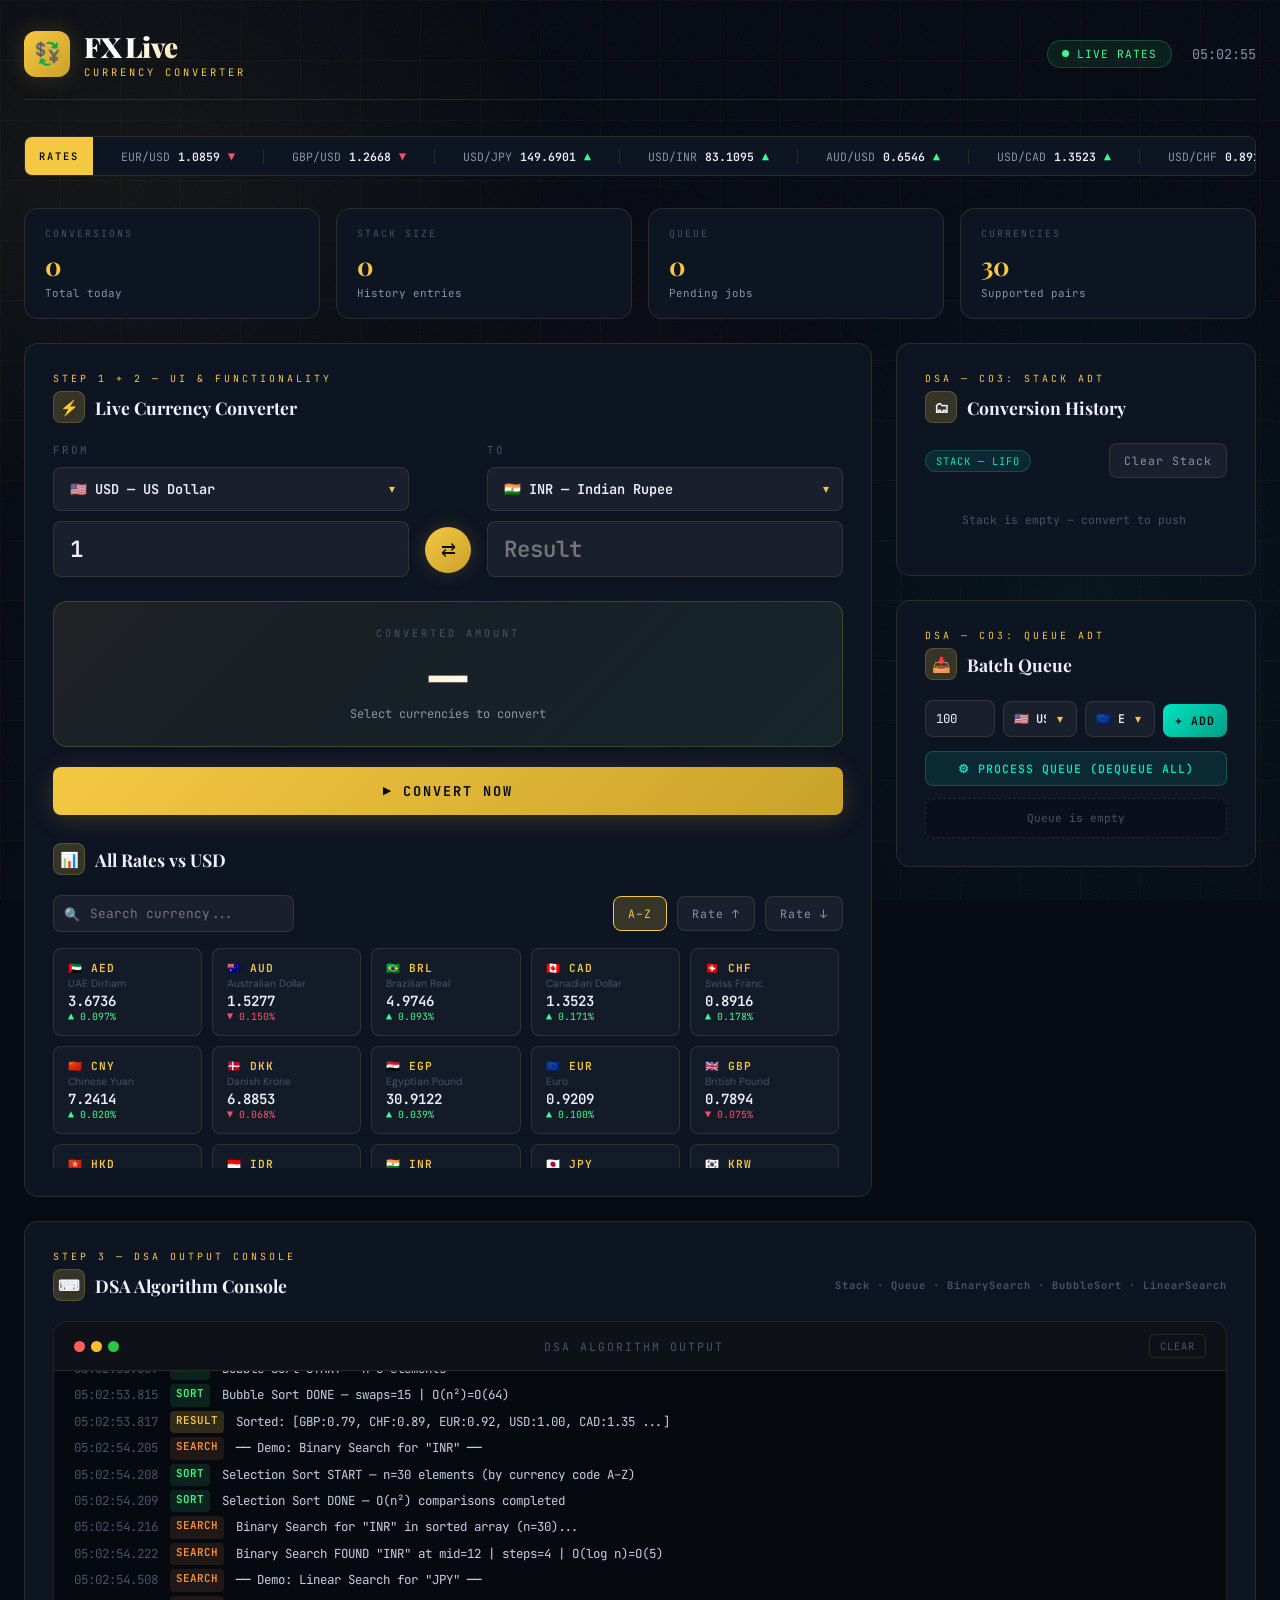
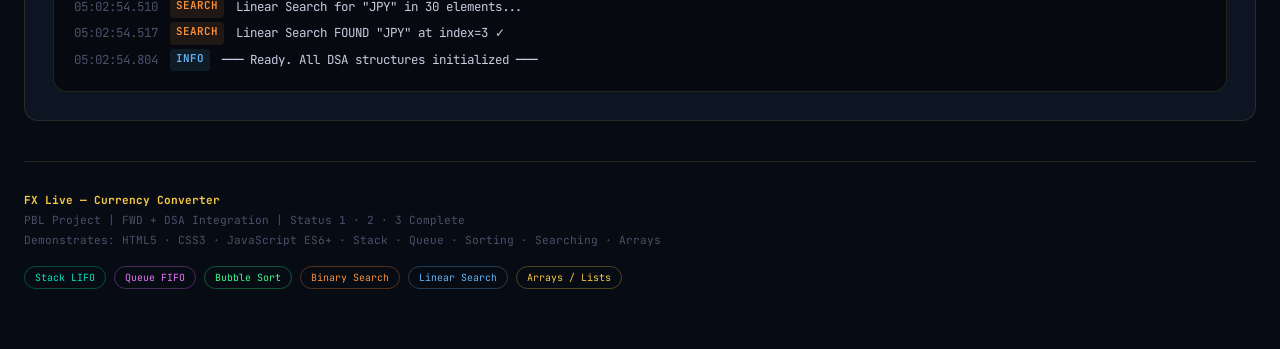
==== commit 4500eab2: "Add files via upload" ====
--- a/currency.html
+++ b/currency.html
@@ -1858,4 +1858,4 @@
 document.addEventListener('DOMContentLoaded', () => { bindEvents(); boot(); });
 </script>
 </body>
-</html>
+</html>
